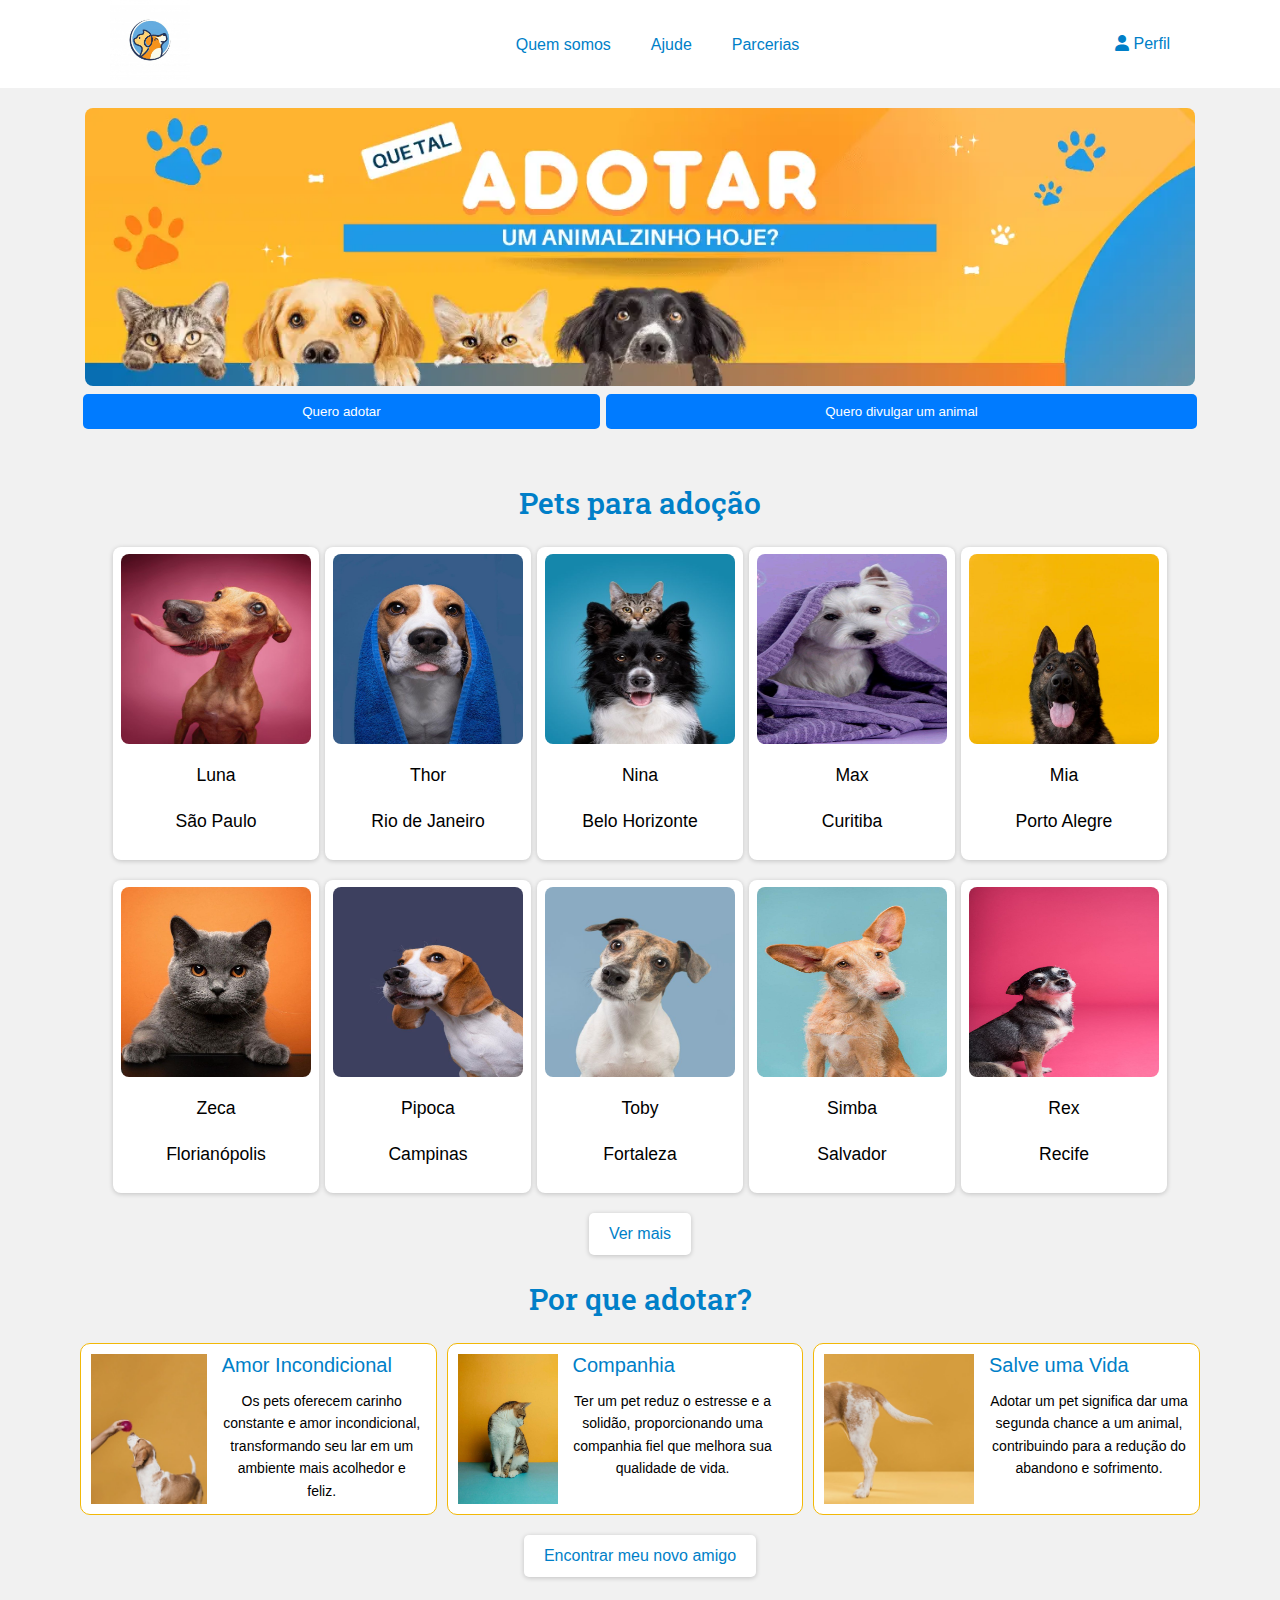
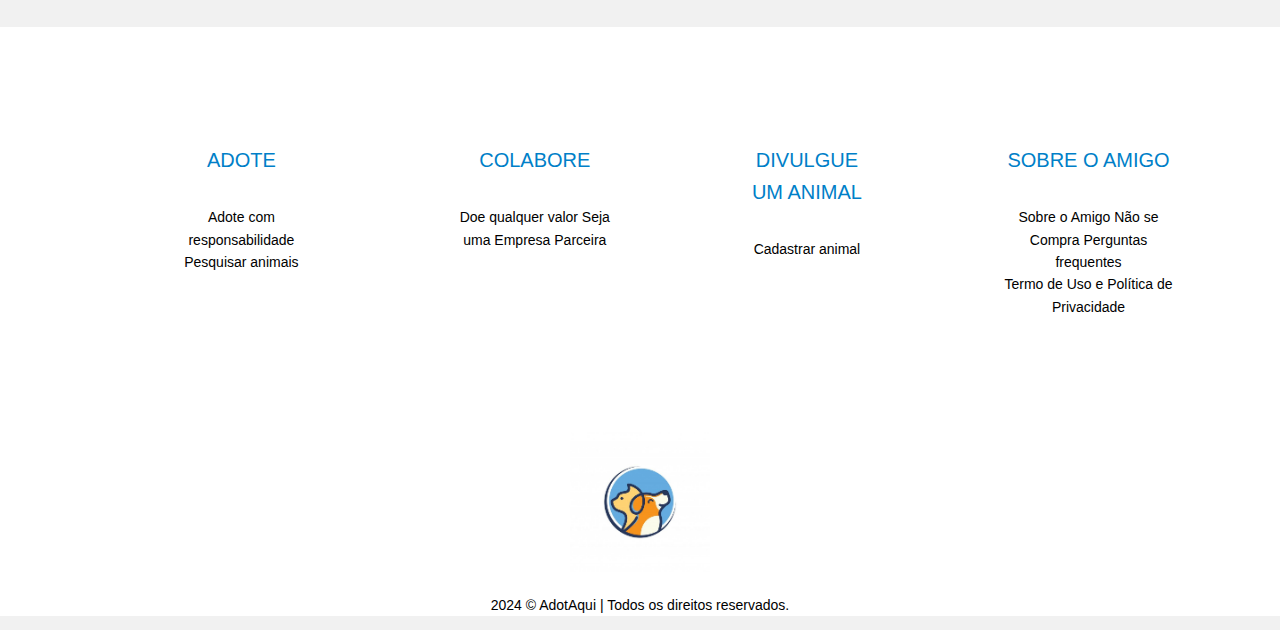
==== index.html @ 3ab63b0b "Add files via upload" ====
<!DOCTYPE html>
<html lang="pt-br">
<head>
    <meta charset="UTF-8">
    <meta name="viewport" content="width=device-width, initial-scale=1.0">
    <title>Página de Adoção de Pets</title>
    <link rel="stylesheet" href="css/styles.css">
    <link href="https://fonts.googleapis.com/css2?family=Roboto+Slab:wght@400;700&display=swap" rel="stylesheet">
    <link rel="icon" href="Img/icon.ico" type="image/x-icon">
</head>
<body>
    <header class="header">
        <link rel="stylesheet" href="https://cdnjs.cloudflare.com/ajax/libs/font-awesome/6.0.0-beta3/css/all.min.css">
        <a href="index.html"><img src="Img/icon.jpg" alt="Logo"></a>
        <nav>
            <ul>
                <li><a href="QuemSomos.html">Quem somos</a></li>
                <li><a href="Ajude.html">Ajude</a></li>
                <li><a href="https://www.sp.senac.br/">Parcerias</a></li>
            </ul>
            </ul>
        </nav>
        <ul id="perfilUl">
            <li><a href="register.html" id="perfil"><i class="fas fa-user"></i> Perfil</a></li>
        </ul>
        
    </header>

    <main class="custom-container">
        <div class="main-banner">
            <a href=""><img src="Img/bannerHomeAdotar.webp" alt="Banner principal"></a>
            <div>
                <a href="pets.html" style="text-decoration: none; color: inherit;"><button id="adotar">Quero adotar</button></a>
                <a href="register-pet.html"><button id="divulgar">Quero divulgar um animal</button></a>
            </div>
        </div>

        <section class="pets-section">
            <h1>Pets para adoção</h1>
            <div class="pets-grid">
                <!-- Os cards dos pets serão inseridos aqui -->
            </div>
            <a href="pets.html" style="text-decoration: none; color: inherit;"><button id="ver-mais">Ver mais</button></a>
        </section>         

        <section class="why-adopt">
            <h1>Por que adotar?</h1>
            <div class="reasons-grid">
                <div class="reason-card">
                    <img src="Img/Mot1.jpg" alt="Motivo">
                    <div>
                        <h2>Amor Incondicional</h2>
                        <p>Os pets oferecem carinho constante e amor incondicional, transformando seu lar em um ambiente mais acolhedor e feliz.</p>
                    </div>
                </div>
                <div class="reason-card">
                    <img src="Img/Mot2.jpg" alt="Motivo">
                    <div>
                        <h2>Companhia</h2>
                        <p>Ter um pet reduz o estresse e a solidão, proporcionando uma companhia fiel que melhora sua qualidade de vida.</p>
                    </div>
                </div>
                <div class="reason-card">
                    <img src="Img/Mot3.jpg" alt="Motivo">
                    <div>
                        <h2>Salve uma Vida</h2>
                        <p>Adotar um pet significa dar uma segunda chance a um animal, contribuindo para a redução do abandono e sofrimento.</p>
                    </div>
                </div>
            </div>
            <a href="pets.html" style="text-decoration: none; color: inherit;"><button>Encontrar meu novo amigo</button></a>
        </section>
    </main>

    <footer>
        <div>
            <div>
                <h2>ADOTE</h2>
                <p>
                Adote com responsabilidade
                Pesquisar animais
                </p>
            </div>
            
            <div>
                <h2>COLABORE</h2>
                <P>
                    Doe qualquer valor
        Seja uma Empresa Parceira
                </P>
            </div>
            
            <div>
                <H2>DIVULGUE UM ANIMAL</H2>
                <p>
                    Cadastrar animal
                </p>
            </div>
            
            <div>
              <h2>SOBRE O AMIGO</h2>
                <p>
                    Sobre o Amigo Não se Compra
                    Perguntas frequentes <br>
                    Termo de Uso e Política de Privacidade
                </p>  
            </div>
            
        </div>
            

        <img src="Img/icon.jpg" alt="Logo do rodapé">
        <p>2024 © AdotAqui | Todos os direitos reservados.</p>
    </footer>


    <script src="js/scripts.js"></script>
</body>
</html>
---- css/styles.css ----
/* CSS para a página de adoção de pets */
body {
  font-family: Arial, sans-serif;
  line-height: 1.6;
  margin: 0;
  background-color: #f1f1f1 !important;
}

h1 {
  font-family: 'Roboto Slab', serif;
  font-weight: 550 !important; /* Negrito */
  font-size: 30px;
  color: #007FC8 !important; /* Nova cor para o h1 (laranja) */ 
}

h2 {
  font-weight: 400; /* Regular */
  font-size: 20px !important;
  color: #007FC8 !important; /* Nova cor para o h2 (cinza escuro) */
}
/* Header geral */
.header {
  display: flex; /* Ativar Flexbox */
  justify-content: space-between; /* Espaço entre logo, links e botões */
  align-items: center; /* Alinhamento vertical central */
  background-color: #fff;
  padding: 0 110px !important; /* Aumenta o espaçamento interno nas laterais para 40px */
  margin: 10 auto; /* Mantém o container centralizado */
  box-sizing: border-box; /* Garante que o padding seja incluído na largura total */
}

/* Barra de navegação */
.header nav {
  display: flex;
  justify-content: center; /* Centraliza os itens de navegação */
  flex-grow: 1; /* Faz com que o nav ocupe o máximo de espaço disponível */
}

.header nav ul {
  margin-top: 25px;
  margin-left: 50px;
  margin-bottom: 23px;
  display: flex; /* Coloca os itens lado a lado */
  gap: 2.5rem; /* Espaçamento entre os itens da lista */
  list-style: none; /* Remove os marcadores */
  padding: 0; /* Remove espaçamento interno */
  align-items: center; /* Garante alinhamento vertical */
}

/* Links da navegação */
.header nav ul li {
  display: flex; /* Garante que cada item é flexível */
  align-items: center; /* Alinha verticalmente o texto no centro */
}

.header nav ul li a {
  text-decoration: none; /* Remove o sublinhado dos links */
  color: #007FC8; /* Cor do texto */
  font-size: 16px; /* Ajusta o tamanho da fonte */
  display: block; /* Faz o link ocupar todo o espaço do item */
  padding: 0; /* Remove qualquer padding interno */
  line-height: normal; /* Alinha o texto adequadamente */
  transition: color 0.3s ease, transform 0.3s ease;
}
.header nav ul li a:hover {
  color: #F2B807; /* Cor de texto branca ao passar o mouse */
  transform: scale(1.1); /* Aumenta o tamanho do texto */
}


#cadastrar {
  padding: 10px 20px;
  border: 2px solid;
  color: #fff;
  border-radius: 5px; /* Bordas arredondadas */
  cursor: pointer;
  font-size: 16px; /* Ajusta o tamanho da fonte */
  transition: all 0.3s ease;
  background-color: #007BFF;
  margin-left: 10px;
}
#cadastrar:hover {
  background-color: #3997fc;
}

#entrar {
  padding: 10px 20px;
  border: 30px;
  color: #007FC8;
  border-radius: 5px;
  cursor: pointer;
  font-size: 16px; /* Ajusta o tamanho da fonte */
  background-color: #fff;
  transition: color 0.3s ease, transform 0.3s ease;
}
#entrar:hover {
  color: #F2B807; /* Cor de texto branca ao passar o mouse */
  transform: scale(1.1); /* Aumenta o tamanho do texto */
}

.header img {
  width: 80px;
}

.main-banner {
  text-align: center;
  margin: 20px 0;
}

.custom-container {
  padding: 0 40px !important; /* Aumenta o espaçamento interno nas laterais para 40px */
  margin: 0 auto; /* Mantém o container centralizado */
  max-width: 1200px; /* Mantém o limite de largura máxima */
  box-sizing: border-box; /* Garante que o padding seja incluído na largura total */
}
.main-banner img {
  max-width: 1110px;
  height: auto;
  border-radius: 8px;
}

.main-banner button {
  padding: 10px 219px;
  border: none;
  background-color: #007BFF;
  color: #fff;
  border-radius: 5px;
  cursor: pointer;
}

.main-banner button:hover {
  background-color: #3997fc;
}
#adotar {
  margin-right: 1px;
}
#divulgar {
  margin-left: 1px;
}
.pets-section {
  padding-top: 10px;
}

.pets-grid {
  display: grid;
  grid-template-columns: repeat(5, 1fr); /* Exibe 5 colunas */
  gap: 20px;
  justify-items: center;
  padding: 0 40px;
} 


.pet-card {
  border-radius: 8px;
  padding: 7px;
  width: 100%; /* Certifica-se de que os cards ocupem a largura disponível dentro da grid */
  max-width: 250px; /* Limita a largura máxima dos cards */
  text-align: center;
  background-color: #fff;
  box-shadow: 0px 1px 5px rgba(0, 0, 0, 0.2); /* Sombra */
}

.pet-card h1 {
  color: #005BB5;
}

.pet-card img {
  width: 100%;
  border-radius: 8px;
  max-width: 190px; /* Limita a largura máxima dos cards */
  max-height: 190px;
}


/* Centralizar botões na seção Pets e na seção Por que adotar */
.pets-section button, .why-adopt button {
  font-size: 16px;
  display: block; /* Transformar os botões em blocos para centralizar */
  margin: 20px auto; /* Centralizar e adicionar espaço ao redor */
  padding: 12px 20px;
  background-color: #fff;
  color: #007FC8;
  cursor: pointer;
  border-radius: 5px;
  box-shadow: 0px 1px 5px rgba(0, 0, 0, 0.2); /* Sombra na parte de baixo */
  border: 2px #fff;
}

.pets-section button:hover, .why-adopt button:hover {
  background-color: #fafafa;
}

.why-adopt .reasons-grid {
  display: flex;
  justify-content: center;
  gap: 10px;
}

.reason-card {
  border: 1px solid #F2B807; /* Altere para a cor desejada */
  border-radius: 10px;
  padding: 10px;
  padding-bottom: 35px;
  display: flex;
  width: 600px;
  height: 125px;
  background-color: #fff;
}
.reason-card h2{
  width: 200px;
  align-items: center;
  margin: -5px;
  margin-left: 5px;
}
.reason-card img {
  height: 150px;
  margin-right: 10px;
}

.reason-card div p{
  width: 200px;
  align-items: center;
  margin-left: 5px;
}

footer{
  text-align: center;
  background-color: white;
  margin-top: 50px;
}
footer div{
  display: flex;
  flex-direction: row;
  padding: 50px;
  padding-left: 80px;
}
footer div div {
  flex-direction: column;
}
footer img {
  width: 140px;
}

#bodylogin {
  font-family: 'Roboto Slab', serif;
    background-color: #f4f4f4;
    margin: 0;
    padding: 0;
}

header img {
  max-width: 150px;
}

.headerlogin {
  padding: 20px;
  text-align: center;
  align-items: center; /* Alinhamento vertical central */
  background-color: #fff;
  padding: 0 110px !important; /* Aumenta o espaçamento interno nas laterais para 40px */
  margin: 10 auto; /* Mantém o container centralizado */
  box-sizing: border-box; /* Garante que o padding seja incluído na largura total */
}

.login-container {
  display: flex;
  justify-content: center;
  align-items: center;
  min-height: 80vh;
  padding: 20px;
}

.login-form {
  background-color: #fff;
  padding: 30px;
  border-radius: 8px;
  box-shadow: 0 4px 8px rgba(0, 0, 0, 0.1);
  width: 100%;
  max-width: 400px;
}

.login-form h1 {
  text-align: center;
  margin-bottom: 20px;
  color: #333;
}

.form-group {
  margin-bottom: 15px;
}

.form-group label {
  display: block;
  margin-bottom: 8px;
  font-size: 14px;
  color: #555;
}

.form-group input {
  width: 100%;
  padding: 10px;
  font-size: 16px;
  border: 1px solid #ddd;
  border-radius: 4px;
  box-sizing: border-box;
}

.form-group input:focus {
  border-color: #4CAF50;
  outline: none;
}

.form-actions {
  text-align: center;
}

#login-button {
  background-color: #4CAF50;
  color: white;
  padding: 12px 20px;
  font-size: 16px;
  border: none;
  border-radius: 4px;
  cursor: pointer;
  width: 100%;
}

#login-button:hover {
  background-color: #45a049;
}

.form-footer {
  text-align: center;
  margin-top: 15px;
}

.form-footer p {
  font-size: 14px;
}

.form-footer a {
  color: #4CAF50;
  text-decoration: none;
}

.form-footer a:hover {
  text-decoration: underline;
}


#bodyregister{
    font-family: Arial, sans-serif;
    background-color: #f4f4f4;
    display: flex;
    justify-content: center;
    align-items: center;
    height: 100vh;
    margin: 0;
}
.form-container {
  background-color: #fff;
  padding: 20px;
  border-radius: 8px;
  box-shadow: 0 2px 10px rgba(0, 0, 0, 0.1);
  width: 100%;
  max-width: 400px; /* Limita a largura máxima */
  margin: 0 auto; /* Centraliza horizontalmente */
  display: flex;
  flex-direction: column;
  justify-content: center;
  align-items: center;
  margin-top: 50px;
}

h1 {
  text-align: center;
  color: #007FC8;
}

form div {
  margin-bottom: 15px;
}

form label {
  display: block;
  margin-bottom: 5px;
  font-size: 14px;
}

form input {
  width: 100%;
  padding: 8px;
  font-size: 14px;
  border-radius: 4px;
  border: 1px solid #ccc;
}

form button {
  width: 100%;
  padding: 10px;
  background-color: #007FC8;
  color: #fff;
  border: none;
  border-radius: 4px;
  cursor: pointer;
  font-size: 16px;
}

form button:hover {
  background-color: #005BB5;
}

p {
  text-align: center;
  font-size: 14px;
}

a {
  color: #007FC8;
  text-decoration: none;
}

a:hover {
  text-decoration: underline;
}


.pet-card a {
  text-decoration: none;
  color: inherit;
}

.pet-card img {
  width: 100%;
  height: auto;
  border-radius: 8px;
}

.pet-card p {
  margin-top: 10px;
  font-size: 1.1em;
}


/* Estilos para o contêiner de detalhes */
.detalhes-container {
  gap: 20px;
  margin: 20px;
  flex-wrap: wrap !important;
  box-sizing: border-box; /* Adicionado para garantir que padding e margens não estiquem os elementos */
  margin-top: 50px;
  margin-bottom: 50px;
}

#detalhes-imagem {
  box-sizing: border-box; /* Garantir que as larguras sejam contadas corretamente */
  flex: 1 1 40%;
  max-width: 60%;
  margin-left: 40%;

}


#detalhes-imagem img {
  width: 100%;  /* A imagem vai ocupar toda a largura da coluna */
  height: auto;  /* Mantém a proporção da imagem */
}


.detalhes-informacoes {
  display: flex;
  flex-direction: column;
  justify-content: flex-start;
  flex: 1 1 60%;
  max-width: 60%;
}

.detalhes-informacoes h1 {
  font-size: 24px;
  margin-bottom: 10px;
}

.detalhes-informacoes p {
  margin: 5px 0;
}

/* Estilo do botão "Quero Adotar" */
.quero-adotar {
  margin-top: 20px;
  background-color: #007bff;
  color: white;
  padding: 10px 20px;
  border-radius: 5px;
  cursor: pointer;
}

.quero-adotar:hover {
  background-color: #3997fc;
}

#overlay {
    position: fixed;
    top: 0;
    left: 0;
    width: 100%;
    height: 100%;
    background-color: rgba(0, 0, 0, 0.5); /* Cor de fundo semi-transparente */
    display: none; /* Inicialmente escondido */
    justify-content: center;
    align-items: center;
    z-index: 1000; /* Certifique-se de que está acima de outros elementos */
}

.quadrado-branco {
    background-color: white;
    padding: 20px;
    border-radius: 5px;
    width: 300px;
    text-align: center;
    box-shadow: 0 0 10px rgba(0, 0, 0, 0.5); /* Sombras para dar destaque */
}

.quadrado-branco h1 {
    margin-bottom: 20px;
}

.fechar {
  margin-top: 20px;
  padding: 10px 15px;
  background-color: #007bff;
  color: white;
  border: none;
  border-radius: 5px;
  cursor: pointer;
}

.fechar:hover {
  background-color: #3997fc;
}

#detalhes-telefone {
  font-family: 'Arial', sans-serif; /* Defina a fonte desejada aqui */
    font-size: 1.2em; /* Tamanho do número */
    color: #007FC8; /* Cor do número, pode ser ajustada */
}

#QuemSomos{
  margin-top: 25px;
  padding: 30px;
  background-color: white;
  border-radius: 5px;
  padding-bottom: 50px;
  box-shadow: 0px 0px 10px rgba(0, 0, 0, 0.1);  
}

#QuemSomos p {
  all: unset; 
}
#QuemSomos img {
  display: flex;
  justify-content: center; /* Centraliza horizontalmente */
  align-items: center;     /* Centraliza verticalmente */
  height: 200px;     
}

#perfil{
  text-decoration: none;
  
}
#perfilUl{
  list-style: none;
}


.perfil-img {
  width: 30px;  /* Ajuste o tamanho da imagem */
  height: 70px; /* Ajuste o tamanho da imagem */
  margin-right: 5px; /* Espaço entre a imagem e o ícone */
}

.perfil-icone {
  font-size: 5px; /* Ajuste o tamanho do ícone */
}
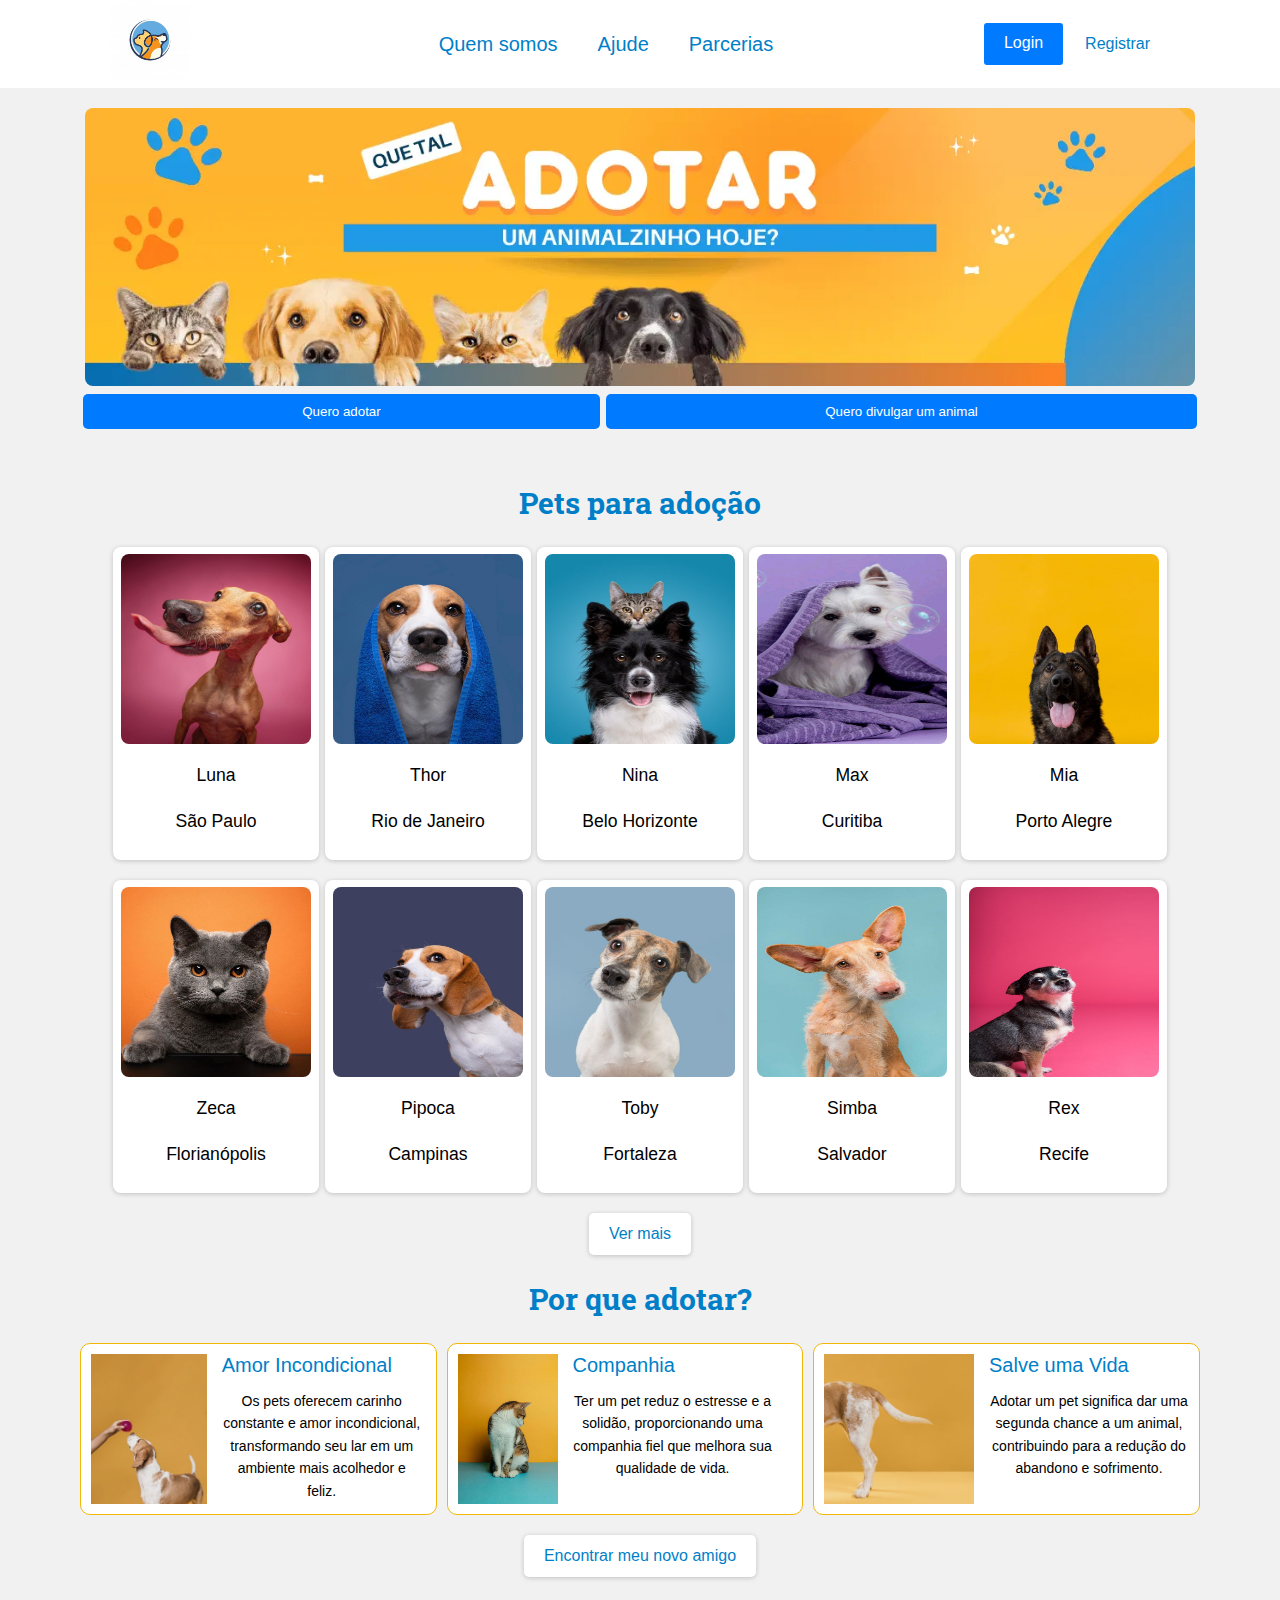
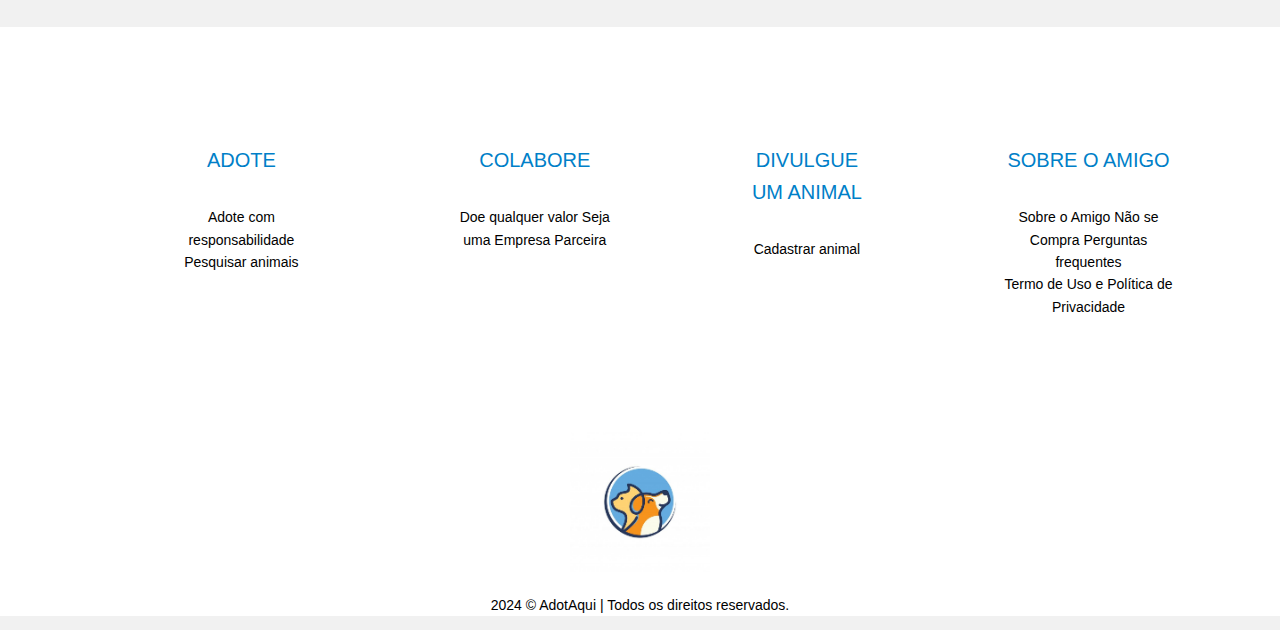
==== commit 9f5ec40f: "Add files via upload" ====
--- a/index.html
+++ b/index.html
@@ -1,5 +1,6 @@
 <!DOCTYPE html>
 <html lang="pt-br">
+
 <head>
     <meta charset="UTF-8">
     <meta name="viewport" content="width=device-width, initial-scale=1.0">
@@ -8,6 +9,7 @@
     <link href="https://fonts.googleapis.com/css2?family=Roboto+Slab:wght@400;700&display=swap" rel="stylesheet">
     <link rel="icon" href="Img/icon.ico" type="image/x-icon">
 </head>
+
 <body>
     <header class="header">
         <link rel="stylesheet" href="https://cdnjs.cloudflare.com/ajax/libs/font-awesome/6.0.0-beta3/css/all.min.css">
@@ -17,12 +19,15 @@
                 <li><a href="QuemSomos.html">Quem somos</a></li>
                 <li><a href="Ajude.html">Ajude</a></li>
                 <li><a href="https://www.sp.senac.br/">Parcerias</a></li>
+
             </ul>
             </ul>
         </nav>
-        <ul id="perfilUl">
-            <li><a href="register.html" id="perfil"><i class="fas fa-user"></i> Perfil</a></li>
-        </ul>
+
+        <div id="menu-user">
+            <a href="login.html" id="profileLink" class="btn1">Login</a>
+            <a href="register.html" id="logoutLink" class="btn2">Registrar</a>
+        </div>
         
     </header>
 
@@ -30,7 +35,8 @@
         <div class="main-banner">
             <a href=""><img src="Img/bannerHomeAdotar.webp" alt="Banner principal"></a>
             <div>
-                <a href="pets.html" style="text-decoration: none; color: inherit;"><button id="adotar">Quero adotar</button></a>
+                <a href="pets.html" style="text-decoration: none; color: inherit;"><button id="adotar">Quero
+                        adotar</button></a>
                 <a href="register-pet.html"><button id="divulgar">Quero divulgar um animal</button></a>
             </div>
         </div>
@@ -40,8 +46,8 @@
             <div class="pets-grid">
                 <!-- Os cards dos pets serão inseridos aqui -->
             </div>
-            <a href="pets.html" style="text-decoration: none; color: inherit;"><button id="ver-mais">Ver mais</button></a>
-        </section>         
+            <a href="pets.html" ><button id="ver-mais">Ver mais</button></a>
+        </section>
 
         <section class="why-adopt">
             <h1>Por que adotar?</h1>
@@ -50,25 +56,29 @@
                     <img src="Img/Mot1.jpg" alt="Motivo">
                     <div>
                         <h2>Amor Incondicional</h2>
-                        <p>Os pets oferecem carinho constante e amor incondicional, transformando seu lar em um ambiente mais acolhedor e feliz.</p>
+                        <p>Os pets oferecem carinho constante e amor incondicional, transformando seu lar em um ambiente
+                            mais acolhedor e feliz.</p>
                     </div>
                 </div>
                 <div class="reason-card">
                     <img src="Img/Mot2.jpg" alt="Motivo">
                     <div>
                         <h2>Companhia</h2>
-                        <p>Ter um pet reduz o estresse e a solidão, proporcionando uma companhia fiel que melhora sua qualidade de vida.</p>
+                        <p>Ter um pet reduz o estresse e a solidão, proporcionando uma companhia fiel que melhora sua
+                            qualidade de vida.</p>
                     </div>
                 </div>
                 <div class="reason-card">
                     <img src="Img/Mot3.jpg" alt="Motivo">
                     <div>
                         <h2>Salve uma Vida</h2>
-                        <p>Adotar um pet significa dar uma segunda chance a um animal, contribuindo para a redução do abandono e sofrimento.</p>
+                        <p>Adotar um pet significa dar uma segunda chance a um animal, contribuindo para a redução do
+                            abandono e sofrimento.</p>
                     </div>
                 </div>
             </div>
-            <a href="pets.html" style="text-decoration: none; color: inherit;"><button>Encontrar meu novo amigo</button></a>
+            <a href="pets.html" style="text-decoration: none; color: inherit;"><button>Encontrar meu novo
+                    amigo</button></a>
         </section>
     </main>
 
@@ -77,43 +87,73 @@
             <div>
                 <h2>ADOTE</h2>
                 <p>
-                Adote com responsabilidade
-                Pesquisar animais
+                    Adote com responsabilidade
+                    Pesquisar animais
                 </p>
             </div>
-            
+
             <div>
                 <h2>COLABORE</h2>
                 <P>
                     Doe qualquer valor
-        Seja uma Empresa Parceira
+                    Seja uma Empresa Parceira
                 </P>
             </div>
-            
+
             <div>
                 <H2>DIVULGUE UM ANIMAL</H2>
                 <p>
                     Cadastrar animal
                 </p>
             </div>
-            
+
             <div>
-              <h2>SOBRE O AMIGO</h2>
+                <h2>SOBRE O AMIGO</h2>
                 <p>
                     Sobre o Amigo Não se Compra
                     Perguntas frequentes <br>
                     Termo de Uso e Política de Privacidade
-                </p>  
+                </p>
             </div>
-            
+
         </div>
-            
+
 
         <img src="Img/icon.jpg" alt="Logo do rodapé">
         <p>2024 © AdotAqui | Todos os direitos reservados.</p>
     </footer>
 
 
-    <script src="js/scripts.js"></script>
+    <script src="js/scripts.js">
+         // Função para verificar o estado de login e atualizar o menu
+    function atualizarMenu() {
+      const loggedIn = localStorage.getItem("loggedIn");
+      if (loggedIn === "true") {
+        // Se estiver logado, esconde o menu de login e mostra o de usuário
+        document.getElementById("menu-login").style.display = "none";
+        document.getElementById("menu-user").style.display = "block";
+      } else {
+        // Se não estiver logado, mostra o menu de login e esconde o de usuário
+        document.getElementById("menu-login").style.display = "block";
+        document.getElementById("menu-user").style.display = "none";
+      }
+    }
+    
+    // Atualiza o menu quando a página carregar
+    document.addEventListener("DOMContentLoaded", atualizarMenu);
+    
+    // Evento de logout
+    document.getElementById("btn-logout").addEventListener("click", function(e) {
+      e.preventDefault();
+      // Remove os indicadores de login do localStorage
+      localStorage.removeItem("loggedIn");
+      localStorage.removeItem("username");
+      // Opcional: redireciona para a página principal ou para a página de login
+      window.location.href = "index.html";
+    });
+    </script>
+    
+
 </body>
+
 </html>--- a/css/styles.css
+++ b/css/styles.css
@@ -8,9 +8,9 @@
 
 h1 {
   font-family: 'Roboto Slab', serif;
-  font-weight: 550 !important; /* Negrito */
   font-size: 30px;
   color: #007FC8 !important; /* Nova cor para o h1 (laranja) */ 
+  text-align: center;
 }
 
 h2 {
@@ -56,7 +56,7 @@
 .header nav ul li a {
   text-decoration: none; /* Remove o sublinhado dos links */
   color: #007FC8; /* Cor do texto */
-  font-size: 16px; /* Ajusta o tamanho da fonte */
+  font-size: 20px; /* Ajusta o tamanho da fonte */
   display: block; /* Faz o link ocupar todo o espaço do item */
   padding: 0; /* Remove qualquer padding interno */
   line-height: normal; /* Alinha o texto adequadamente */
@@ -68,8 +68,13 @@
 }
 
 
-#cadastrar {
-  padding: 10px 20px;
+.header div {
+display: flex;
+flex-direction: row;
+}
+
+.btn1 {
+  padding: 7px 20px;
   border: 2px solid;
   color: #fff;
   border-radius: 5px; /* Bordas arredondadas */
@@ -79,11 +84,11 @@
   background-color: #007BFF;
   margin-left: 10px;
 }
-#cadastrar:hover {
+.btn1:hover {
   background-color: #3997fc;
 }
 
-#entrar {
+.btn2 {
   padding: 10px 20px;
   border: 30px;
   color: #007FC8;
@@ -93,7 +98,7 @@
   background-color: #fff;
   transition: color 0.3s ease, transform 0.3s ease;
 }
-#entrar:hover {
+.btn2:hover {
   color: #F2B807; /* Cor de texto branca ao passar o mouse */
   transform: scale(1.1); /* Aumenta o tamanho do texto */
 }
@@ -360,21 +365,22 @@
 .form-container {
   background-color: #fff;
   padding: 20px;
+  padding-right: 35px;
   border-radius: 8px;
   box-shadow: 0 2px 10px rgba(0, 0, 0, 0.1);
   width: 100%;
-  max-width: 400px; /* Limita a largura máxima */
-  margin: 0 auto; /* Centraliza horizontalmente */
+  max-width: 400px;
+  margin: auto;
+  margin-top: 50px;
+  margin-bottom: 50px;
   display: flex;
   flex-direction: column;
   justify-content: center;
   align-items: center;
-  margin-top: 50px;
-}
-
-h1 {
-  text-align: center;
-  color: #007FC8;
+}
+
+.form-container button {
+ margin-top: 20px;
 }
 
 form div {
